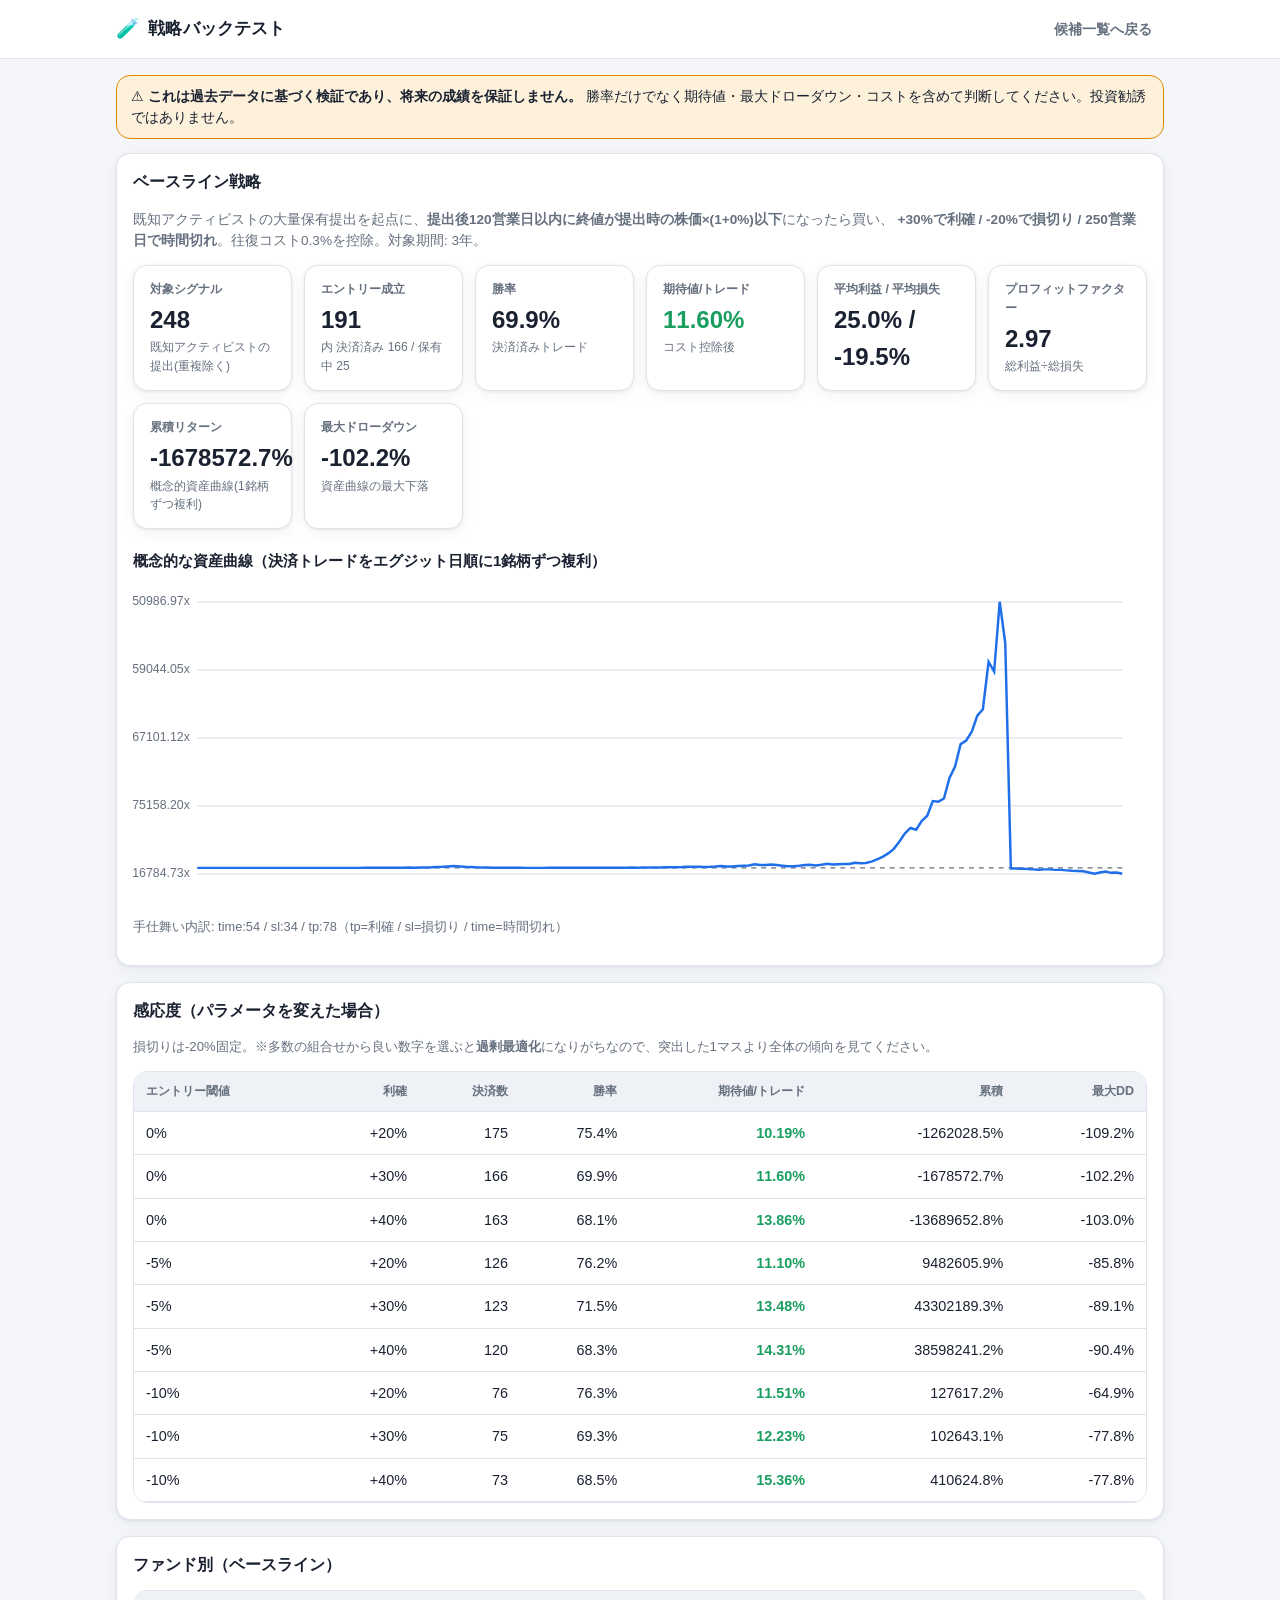
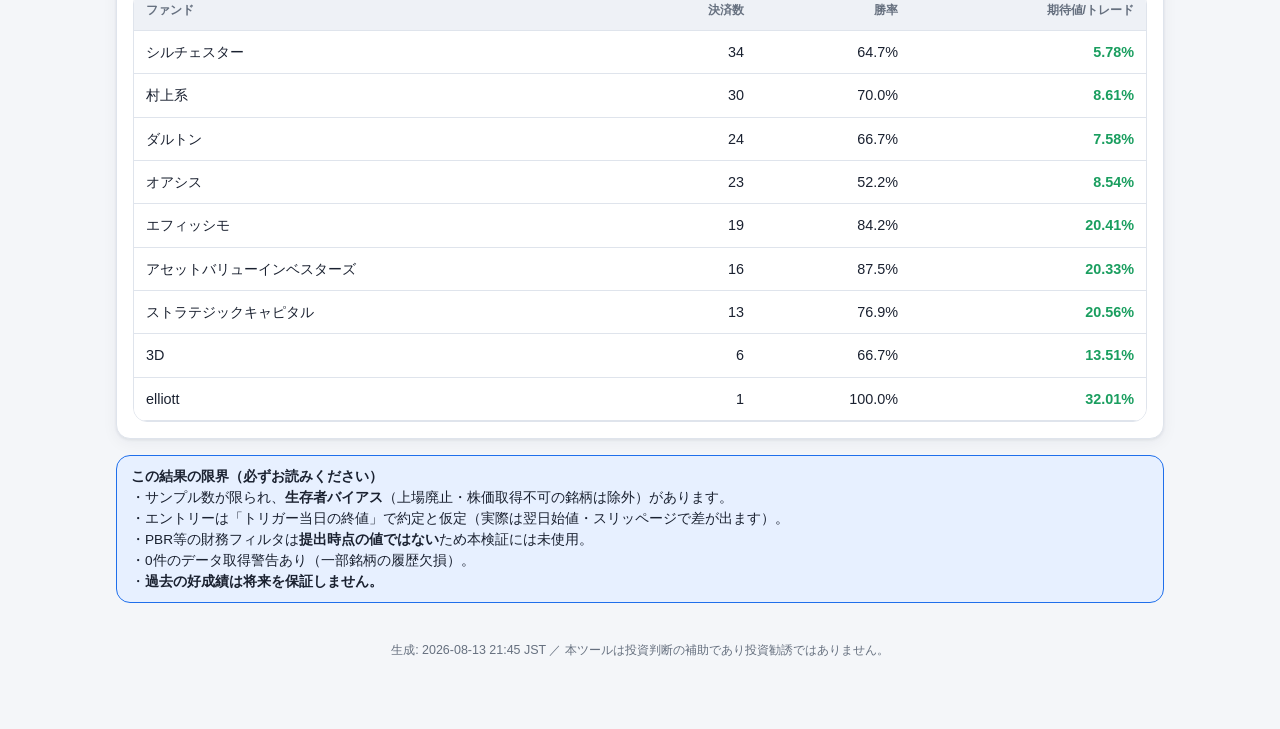
==== docs/backtest.html @ 8e73be5f "chore: backtest report (3y)" ====
<!DOCTYPE html>
<html lang="ja"><head><meta charset="utf-8"/>
<meta name="viewport" content="width=device-width, initial-scale=1"/>
<title>バックテスト | アクティビスト追随スクリーナー</title>
<link rel="stylesheet" href="./css/styles.css"/></head>
<body>
<header class="appbar"><div class="appbar-inner">
  <div class="brand"><span class="logo">🧪</span> 戦略バックテスト</div>
  <nav class="nav"><a href="index.html">候補一覧へ戻る</a></nav>
</div></header>
<main class="wrap">
  <div class="banner sample">⚠ <strong>これは過去データに基づく検証であり、将来の成績を保証しません。</strong>
    勝率だけでなく期待値・最大ドローダウン・コストを含めて判断してください。投資勧誘ではありません。</div>

  <div class="card">
    <h2>ベースライン戦略</h2>
    <p class="muted" style="font-size:.85rem">
      既知アクティビストの大量保有提出を起点に、<strong>提出後120営業日以内に終値が提出時の株価×(1+0%)以下</strong>になったら買い、
      <strong>+30%で利確 / -20%で損切り / 250営業日で時間切れ</strong>。往復コスト0.3%を控除。対象期間: 3年。
    </p>
    <section class="tiles"><div class="tile"><div class="k">対象シグナル</div><div class="v">248</div><div class="sub">既知アクティビストの提出(重複除く)</div></div><div class="tile"><div class="k">エントリー成立</div><div class="v">191</div><div class="sub">内 決済済み 166 / 保有中 25</div></div><div class="tile"><div class="k">勝率</div><div class="v">69.9%</div><div class="sub">決済済みトレード</div></div><div class="tile"><div class="k">期待値/トレード</div><div class="v"><span class="pl-pos">11.60%</span></div><div class="sub">コスト控除後</div></div><div class="tile"><div class="k">平均利益 / 平均損失</div><div class="v">25.0% / -19.5%</div><div class="sub"></div></div><div class="tile"><div class="k">プロフィットファクター</div><div class="v">2.97</div><div class="sub">総利益÷総損失</div></div><div class="tile"><div class="k">累積リターン</div><div class="v">-1678572.7%</div><div class="sub">概念的資産曲線(1銘柄ずつ複利)</div></div><div class="tile"><div class="k">最大ドローダウン</div><div class="v">-102.2%</div><div class="sub">資産曲線の最大下落</div></div></section>
    <div class="section-title">概念的な資産曲線（決済トレードをエグジット日順に1銘柄ずつ複利）</div>
    <div class="chart-scroll"><svg viewBox="0 0 820 260" width="100%"><line x1="52" y1="236.0" x2="800" y2="236.0" stroke="var(--border)"/><text x="46" y="236.0" text-anchor="end" dominant-baseline="middle" font-size="10" fill="var(--text-muted)">-16784.73x</text><line x1="52" y1="181.0" x2="800" y2="181.0" stroke="var(--border)"/><text x="46" y="181.0" text-anchor="end" dominant-baseline="middle" font-size="10" fill="var(--text-muted)">175158.20x</text><line x1="52" y1="126.0" x2="800" y2="126.0" stroke="var(--border)"/><text x="46" y="126.0" text-anchor="end" dominant-baseline="middle" font-size="10" fill="var(--text-muted)">367101.12x</text><line x1="52" y1="71.0" x2="800" y2="71.0" stroke="var(--border)"/><text x="46" y="71.0" text-anchor="end" dominant-baseline="middle" font-size="10" fill="var(--text-muted)">559044.05x</text><line x1="52" y1="16.0" x2="800" y2="16.0" stroke="var(--border)"/><text x="46" y="16.0" text-anchor="end" dominant-baseline="middle" font-size="10" fill="var(--text-muted)">750986.97x</text><line x1="52" y1="231.2" x2="800" y2="231.2" stroke="var(--text-muted)" stroke-dasharray="4 4"/><polyline points="52.0,231.2 56.5,231.2 61.0,231.2 65.5,231.2 70.0,231.2 74.5,231.2 79.0,231.2 83.5,231.2 88.0,231.2 92.6,231.2 97.1,231.2 101.6,231.2 106.1,231.2 110.6,231.2 115.1,231.2 119.6,231.2 124.1,231.2 128.6,231.2 133.1,231.2 137.6,231.2 142.1,231.2 146.6,231.2 151.1,231.2 155.6,231.2 160.1,231.2 164.7,231.2 169.2,231.2 173.7,231.2 178.2,231.2 182.7,231.2 187.2,231.1 191.7,231.1 196.2,231.1 200.7,231.1 205.2,231.0 209.7,231.1 214.2,231.0 218.7,231.0 223.2,230.9 227.7,231.0 232.2,230.9 236.7,230.8 241.3,230.7 245.8,230.5 250.3,230.3 254.8,230.0 259.3,229.7 263.8,230.0 268.3,230.3 272.8,230.5 277.3,230.7 281.8,230.8 286.3,230.9 290.8,231.0 295.3,231.0 299.8,231.1 304.3,231.1 308.8,231.1 313.3,231.1 317.9,231.2 322.4,231.2 326.9,231.2 331.4,231.2 335.9,231.1 340.4,231.1 344.9,231.1 349.4,231.1 353.9,231.1 358.4,231.1 362.9,231.1 367.4,231.1 371.9,231.1 376.4,231.1 380.9,231.1 385.4,231.0 390.0,231.0 394.5,231.0 399.0,231.0 403.5,230.9 408.0,231.0 412.5,230.9 417.0,230.9 421.5,230.9 426.0,230.8 430.5,230.6 435.0,230.7 439.5,230.6 444.0,230.5 448.5,230.2 453.0,230.2 457.5,230.3 462.0,230.4 466.6,230.3 471.1,230.1 475.6,229.7 480.1,230.0 484.6,230.0 489.1,229.6 493.6,229.4 498.1,229.2 502.6,228.2 507.1,228.8 511.6,228.9 516.1,228.5 520.6,228.9 525.1,229.4 529.6,229.8 534.1,229.8 538.7,229.4 543.2,228.9 547.7,228.7 552.2,229.2 556.7,228.6 561.2,227.8 565.7,228.5 570.2,228.3 574.7,228.1 579.2,228.1 583.7,227.1 588.2,227.5 592.7,227.3 597.2,226.1 601.7,224.4 606.2,222.3 610.7,219.5 615.3,215.8 619.8,209.8 624.3,203.3 628.8,198.9 633.3,200.3 637.8,193.3 642.3,189.0 646.8,177.1 651.3,177.6 655.8,175.1 660.3,158.4 664.8,149.2 669.3,131.1 673.8,128.2 678.3,121.0 682.8,108.1 687.3,102.9 691.9,64.5 696.4,72.4 700.9,16.0 705.4,49.6 709.9,231.7 714.4,231.7 718.9,231.9 723.4,232.1 727.9,232.4 732.4,232.7 736.9,232.4 741.4,232.4 745.9,232.8 750.4,232.8 754.9,233.2 759.4,233.6 764.0,233.8 768.5,234.0 773.0,234.9 777.5,236.0 782.0,235.0 786.5,234.2 791.0,235.2 795.5,234.9 800.0,236.0" fill="none" stroke="var(--accent)" stroke-width="2"/></svg></div>
    <p class="muted" style="font-size:.8rem">手仕舞い内訳: time:54 / sl:34 / tp:78（tp=利確 / sl=損切り / time=時間切れ）</p>
  </div>

  <div class="card">
    <h2>感応度（パラメータを変えた場合）</h2>
    <p class="muted" style="font-size:.82rem">損切りは-20%固定。※多数の組合せから良い数字を選ぶと<strong>過剰最適化</strong>になりがちなので、突出した1マスより全体の傾向を見てください。</p>
    <div class="table-scroll"><table>
      <thead><tr><th>エントリー閾値</th><th>利確</th><th>決済数</th><th>勝率</th><th>期待値/トレード</th><th>累積</th><th>最大DD</th></tr></thead>
      <tbody><tr><td>0%</td><td>+20%</td><td>175</td><td>75.4%</td><td class="pl-pos">10.19%</td><td>-1262028.5%</td><td>-109.2%</td></tr><tr><td>0%</td><td>+30%</td><td>166</td><td>69.9%</td><td class="pl-pos">11.60%</td><td>-1678572.7%</td><td>-102.2%</td></tr><tr><td>0%</td><td>+40%</td><td>163</td><td>68.1%</td><td class="pl-pos">13.86%</td><td>-13689652.8%</td><td>-103.0%</td></tr><tr><td>-5%</td><td>+20%</td><td>126</td><td>76.2%</td><td class="pl-pos">11.10%</td><td>9482605.9%</td><td>-85.8%</td></tr><tr><td>-5%</td><td>+30%</td><td>123</td><td>71.5%</td><td class="pl-pos">13.48%</td><td>43302189.3%</td><td>-89.1%</td></tr><tr><td>-5%</td><td>+40%</td><td>120</td><td>68.3%</td><td class="pl-pos">14.31%</td><td>38598241.2%</td><td>-90.4%</td></tr><tr><td>-10%</td><td>+20%</td><td>76</td><td>76.3%</td><td class="pl-pos">11.51%</td><td>127617.2%</td><td>-64.9%</td></tr><tr><td>-10%</td><td>+30%</td><td>75</td><td>69.3%</td><td class="pl-pos">12.23%</td><td>102643.1%</td><td>-77.8%</td></tr><tr><td>-10%</td><td>+40%</td><td>73</td><td>68.5%</td><td class="pl-pos">15.36%</td><td>410624.8%</td><td>-77.8%</td></tr></tbody></table></div>
  </div>

  <div class="card">
    <h2>ファンド別（ベースライン）</h2>
    <div class="table-scroll"><table>
      <thead><tr><th class="l">ファンド</th><th>決済数</th><th>勝率</th><th>期待値/トレード</th></tr></thead>
      <tbody><tr><td class="l">シルチェスター</td><td>34</td><td>64.7%</td><td class="pl-pos">5.78%</td></tr><tr><td class="l">村上系</td><td>30</td><td>70.0%</td><td class="pl-pos">8.61%</td></tr><tr><td class="l">ダルトン</td><td>24</td><td>66.7%</td><td class="pl-pos">7.58%</td></tr><tr><td class="l">オアシス</td><td>23</td><td>52.2%</td><td class="pl-pos">8.54%</td></tr><tr><td class="l">エフィッシモ</td><td>19</td><td>84.2%</td><td class="pl-pos">20.41%</td></tr><tr><td class="l">アセットバリューインベスターズ</td><td>16</td><td>87.5%</td><td class="pl-pos">20.33%</td></tr><tr><td class="l">ストラテジックキャピタル</td><td>13</td><td>76.9%</td><td class="pl-pos">20.56%</td></tr><tr><td class="l">3D</td><td>6</td><td>66.7%</td><td class="pl-pos">13.51%</td></tr><tr><td class="l">elliott</td><td>1</td><td>100.0%</td><td class="pl-pos">32.01%</td></tr></tbody></table></div>
  </div>

  <div class="banner info">
    <strong>この結果の限界（必ずお読みください）</strong><br>
    ・サンプル数が限られ、<strong>生存者バイアス</strong>（上場廃止・株価取得不可の銘柄は除外）があります。<br>
    ・エントリーは「トリガー当日の終値」で約定と仮定（実際は翌日始値・スリッページで差が出ます）。<br>
    ・PBR等の財務フィルタは<strong>提出時点の値ではない</strong>ため本検証には未使用。<br>
    ・0件のデータ取得警告あり（一部銘柄の履歴欠損）。<br>
    ・<strong>過去の好成績は将来を保証しません。</strong>
  </div>

  <p class="footer">生成: 2026-08-13 21:45 JST ／ 本ツールは投資判断の補助であり投資勧誘ではありません。</p>
</main></body></html>
---- docs/css/styles.css ----
/* ===== デザイントークン（ライト） ===== */
:root {
  --bg: #f4f6f9;
  --surface: #ffffff;
  --surface-2: #eef1f6;
  --border: #dfe4ec;
  --text: #1a2130;
  --text-muted: #66707f;
  --accent: #1f6feb;
  --accent-weak: #e7f0ff;
  --good: #1a9e5f;
  --good-weak: #e2f5ea;
  --warn: #d98a00;
  --warn-weak: #fdf1dc;
  --bad: #d9463e;
  --bad-weak: #fbe6e5;
  --shadow: 0 1px 3px rgba(20, 30, 50, .08), 0 4px 16px rgba(20, 30, 50, .05);
  --radius: 14px;
  --maxw: 1080px;
}
@media (prefers-color-scheme: dark) {
  :root:not([data-theme="light"]) {
    --bg: #0d1117;
    --surface: #161b22;
    --surface-2: #1c232d;
    --border: #2b333d;
    --text: #e6edf3;
    --text-muted: #8b97a6;
    --accent: #4c8dff;
    --accent-weak: #17263f;
    --good: #3fb984;
    --good-weak: #12271d;
    --warn: #e0a53a;
    --warn-weak: #2a2213;
    --bad: #f0655d;
    --bad-weak: #2a1614;
    --shadow: 0 1px 3px rgba(0, 0, 0, .4), 0 6px 20px rgba(0, 0, 0, .3);
  }
}
:root[data-theme="dark"] {
  --bg: #0d1117;
  --surface: #161b22;
  --surface-2: #1c232d;
  --border: #2b333d;
  --text: #e6edf3;
  --text-muted: #8b97a6;
  --accent: #4c8dff;
  --accent-weak: #17263f;
  --good: #3fb984;
  --good-weak: #12271d;
  --warn: #e0a53a;
  --warn-weak: #2a2213;
  --bad: #f0655d;
  --bad-weak: #2a1614;
  --shadow: 0 1px 3px rgba(0, 0, 0, .4), 0 6px 20px rgba(0, 0, 0, .3);
}

* { box-sizing: border-box; }
html, body { margin: 0; padding: 0; }
body {
  background: var(--bg);
  color: var(--text);
  font-family: -apple-system, BlinkMacSystemFont, "Hiragino Sans", "Noto Sans JP", "Segoe UI", Roboto, sans-serif;
  line-height: 1.55;
  -webkit-text-size-adjust: 100%;
}
a { color: var(--accent); text-decoration: none; }
a:hover { text-decoration: underline; }

/* ===== ヘッダ ===== */
.appbar {
  position: sticky; top: 0; z-index: 20;
  background: var(--surface);
  border-bottom: 1px solid var(--border);
  backdrop-filter: saturate(1.4) blur(6px);
}
.appbar-inner {
  max-width: var(--maxw); margin: 0 auto; padding: 12px 16px;
  display: flex; align-items: center; gap: 12px; flex-wrap: wrap;
}
.brand { font-weight: 800; font-size: 1.05rem; letter-spacing: .01em; display: flex; align-items: center; gap: 8px; }
.brand .logo { font-size: 1.2rem; }
.nav { display: flex; gap: 4px; margin-left: auto; flex-wrap: wrap; }
.nav a {
  padding: 6px 12px; border-radius: 999px; color: var(--text-muted);
  font-size: .9rem; font-weight: 600;
}
.nav a.active { background: var(--accent-weak); color: var(--accent); }
.nav a:hover { text-decoration: none; background: var(--surface-2); }

.wrap { max-width: var(--maxw); margin: 0 auto; padding: 16px; }

/* ===== 概況タイル ===== */
.tiles { display: grid; grid-template-columns: repeat(auto-fit, minmax(150px, 1fr)); gap: 12px; margin-bottom: 16px; }
.tile { background: var(--surface); border: 1px solid var(--border); border-radius: var(--radius); padding: 14px 16px; box-shadow: var(--shadow); }
.tile .k { color: var(--text-muted); font-size: .78rem; font-weight: 600; }
.tile .v { font-size: 1.5rem; font-weight: 800; margin-top: 2px; }
.tile .sub { color: var(--text-muted); font-size: .75rem; }

/* ===== バナー ===== */
.banner { border-radius: var(--radius); padding: 10px 14px; font-size: .85rem; margin-bottom: 14px; border: 1px solid var(--border); }
.banner.sample { background: var(--warn-weak); border-color: var(--warn); color: var(--text); }
.banner.info { background: var(--accent-weak); border-color: var(--accent); }

/* ===== カード ===== */
.card { background: var(--surface); border: 1px solid var(--border); border-radius: var(--radius); box-shadow: var(--shadow); padding: 16px; margin-bottom: 16px; }
.card h2 { margin: 0 0 12px; font-size: 1rem; }
.section-title { font-size: .95rem; font-weight: 700; margin: 20px 0 10px; color: var(--text); }

/* ===== フィルタバー ===== */
.filters { display: flex; flex-wrap: wrap; gap: 10px 14px; align-items: center; margin-bottom: 12px; }
.filters label { font-size: .85rem; color: var(--text-muted); display: inline-flex; align-items: center; gap: 6px; }
.filters input[type="range"] { vertical-align: middle; }
.filters select, .filters input[type="number"], .field input, .field select {
  background: var(--surface); color: var(--text); border: 1px solid var(--border);
  border-radius: 8px; padding: 6px 8px; font-size: .9rem;
}

/* ===== テーブル ===== */
.table-scroll { overflow-x: auto; border-radius: var(--radius); border: 1px solid var(--border); }
table { width: 100%; border-collapse: collapse; background: var(--surface); font-size: .9rem; }
th, td { padding: 10px 12px; text-align: right; white-space: nowrap; border-bottom: 1px solid var(--border); }
th:first-child, td:first-child, th.l, td.l { text-align: left; }
thead th { background: var(--surface-2); color: var(--text-muted); font-size: .78rem; font-weight: 700; position: sticky; top: 0; cursor: pointer; user-select: none; }
tbody tr { cursor: pointer; }
tbody tr:hover { background: var(--surface-2); }
td.name { font-weight: 600; }
.muted { color: var(--text-muted); }

/* ===== バッジ ===== */
.badge { display: inline-block; padding: 2px 8px; border-radius: 999px; font-size: .72rem; font-weight: 700; }
.score-badge { min-width: 34px; text-align: center; color: #fff; }
.chip { display: inline-block; padding: 2px 8px; border-radius: 6px; font-size: .72rem; font-weight: 700; background: var(--surface-2); color: var(--text-muted); }
.chip.known { background: var(--accent-weak); color: var(--accent); }
.chip.new { background: var(--good-weak); color: var(--good); }
.chip.changed { background: var(--warn-weak); color: var(--warn); }
.chip.exit { background: var(--bad-weak); color: var(--bad); }
.chip.ok { background: var(--good-weak); color: var(--good); }
.chip.ng { background: var(--surface-2); color: var(--text-muted); }

/* ===== 詳細ページ ===== */
.detail-head { display: flex; align-items: baseline; gap: 12px; flex-wrap: wrap; margin-bottom: 4px; }
.detail-head .code { color: var(--text-muted); font-weight: 700; }
.detail-head h1 { font-size: 1.4rem; margin: 0; }
.metrics { display: grid; grid-template-columns: repeat(auto-fit, minmax(140px, 1fr)); gap: 12px; }
.metric { background: var(--surface-2); border-radius: 10px; padding: 12px; }
.metric .k { font-size: .75rem; color: var(--text-muted); font-weight: 600; }
.metric .v { font-size: 1.25rem; font-weight: 800; }
.reasons { list-style: none; padding: 0; margin: 0; }
.reasons li { padding: 8px 12px; background: var(--good-weak); border-left: 3px solid var(--good); border-radius: 6px; margin-bottom: 6px; font-size: .9rem; }
.kv { display: grid; grid-template-columns: max-content 1fr; gap: 6px 16px; font-size: .9rem; }
.kv dt { color: var(--text-muted); }
.kv dd { margin: 0; font-weight: 600; }

/* ===== ボタン・フォーム ===== */
.btn { display: inline-flex; align-items: center; gap: 6px; background: var(--accent); color: #fff; border: none; border-radius: 8px; padding: 8px 14px; font-weight: 700; font-size: .9rem; cursor: pointer; }
.btn:hover { filter: brightness(1.05); text-decoration: none; }
.btn.secondary { background: var(--surface-2); color: var(--text); border: 1px solid var(--border); }
.btn.small { padding: 4px 10px; font-size: .8rem; }
.field { display: flex; flex-direction: column; gap: 4px; }
.field label { font-size: .78rem; color: var(--text-muted); font-weight: 600; }
.form-grid { display: grid; grid-template-columns: repeat(auto-fit, minmax(120px, 1fr)); gap: 12px; align-items: end; }

.star { cursor: pointer; color: var(--text-muted); font-size: 1.1rem; }
.star.on { color: var(--warn); }

.empty { text-align: center; color: var(--text-muted); padding: 40px 16px; }
.footer { text-align: center; color: var(--text-muted); font-size: .78rem; padding: 24px 16px 40px; }
.pl-pos { color: var(--good); font-weight: 700; }
.pl-neg { color: var(--bad); font-weight: 700; }

canvas { max-width: 100%; }

/* ===== 価格チャート周り ===== */
.filing-summary { display: grid; grid-template-columns: repeat(auto-fit, minmax(120px, 1fr)); gap: 10px; margin-bottom: 8px; }
.fs-item { background: var(--surface-2); border-radius: 10px; padding: 10px 12px; }
.fs-item .k { font-size: .72rem; color: var(--text-muted); font-weight: 600; }
.fs-item .v { font-size: 1.15rem; font-weight: 800; }
.chart-scroll { width: 100%; overflow-x: auto; }
.chart-scroll svg { min-width: 520px; display: block; }
.legend { display: flex; flex-wrap: wrap; gap: 14px; margin-top: 10px; font-size: .78rem; color: var(--text-muted); }
.legend .lg { display: inline-flex; align-items: center; gap: 6px; }
.legend .sw { width: 16px; height: 3px; border-radius: 2px; display: inline-block; }
.legend .sw.dash { background-image: repeating-linear-gradient(90deg, currentColor 0 4px, transparent 4px 7px); }

/* ===== サブスコア横棒 ===== */
.bars { display: flex; flex-direction: column; gap: 6px; }
.bar-row { display: grid; grid-template-columns: 92px 1fr 28px; align-items: center; gap: 8px; font-size: .82rem; }
.bar-row .bl { color: var(--text-muted); }
.bar-row .bt { background: var(--surface-2); border-radius: 6px; height: 10px; overflow: hidden; }
.bar-row .bf { display: block; height: 100%; background: var(--accent); border-radius: 6px; }
.bar-row .bv { text-align: right; font-weight: 700; color: var(--text-muted); }

@media (max-width: 640px) {
  .nav a { padding: 6px 10px; font-size: .82rem; }
  .brand { font-size: .95rem; }
}
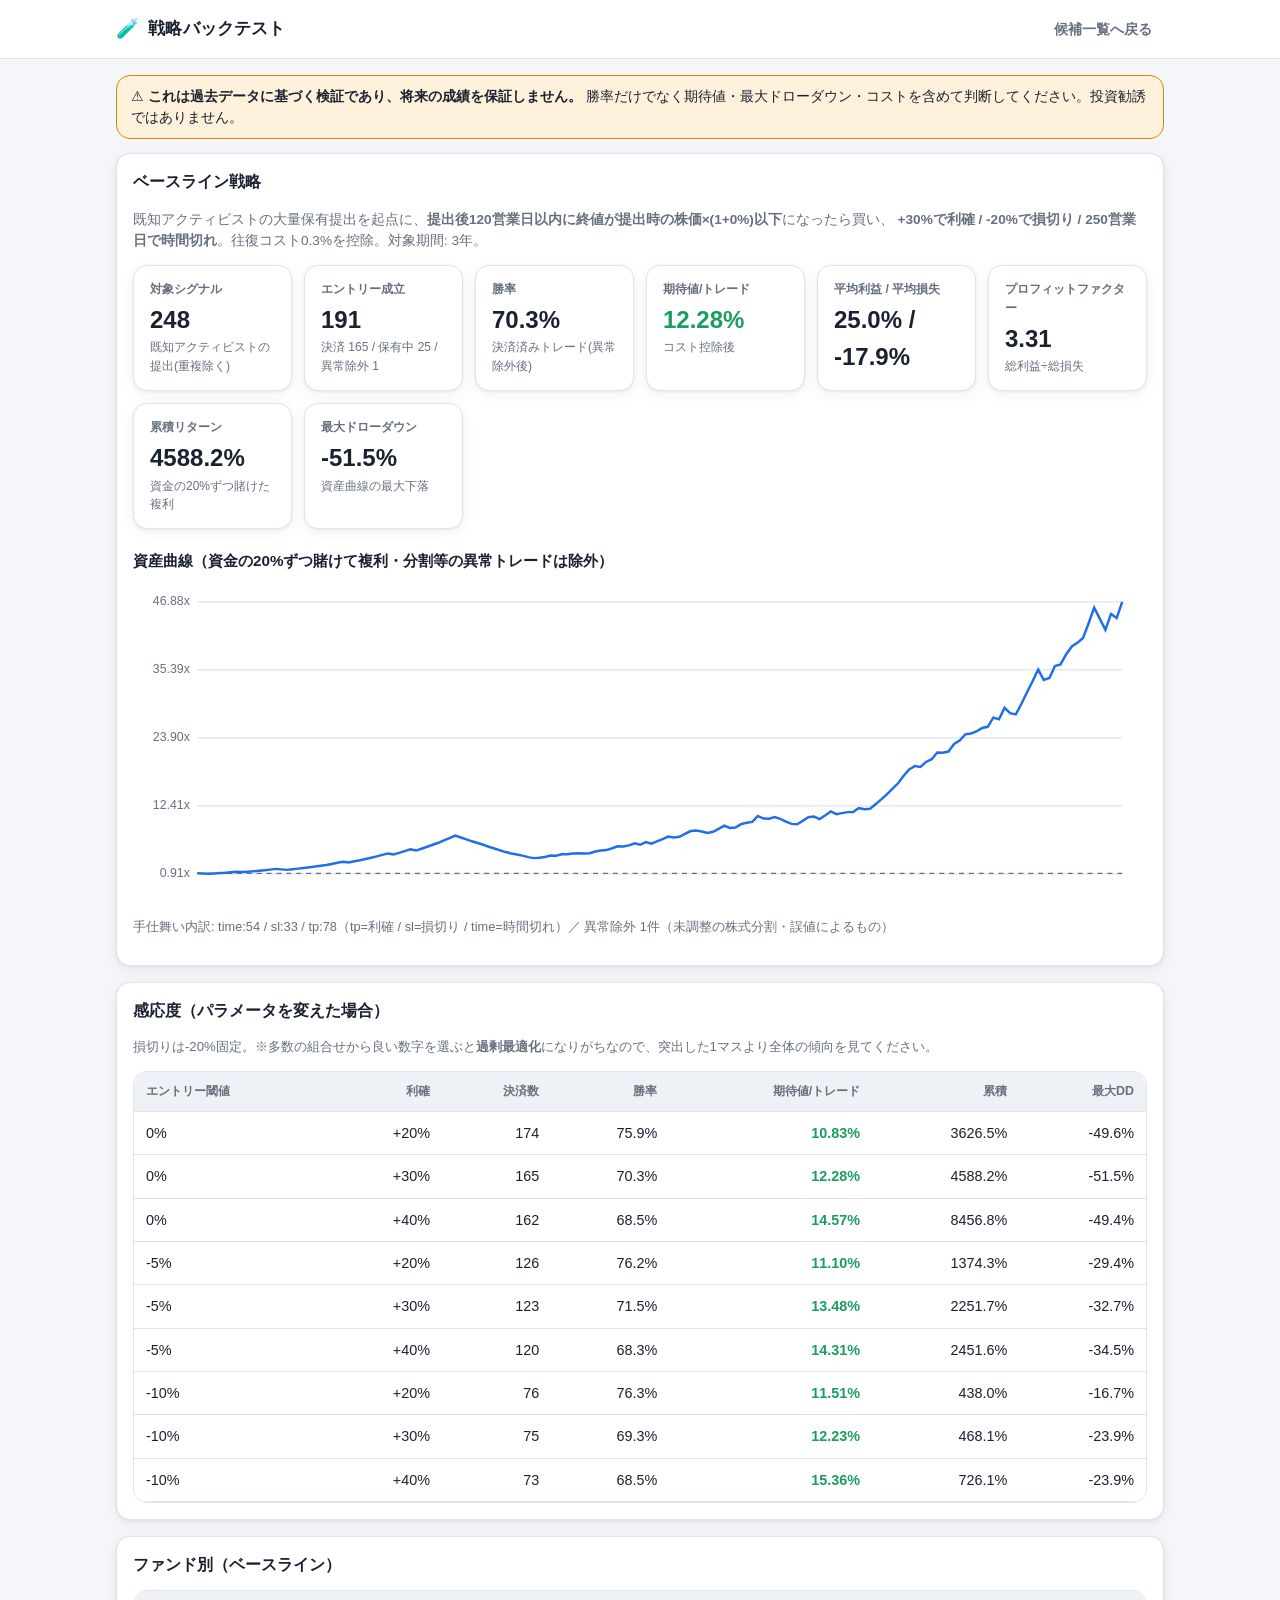
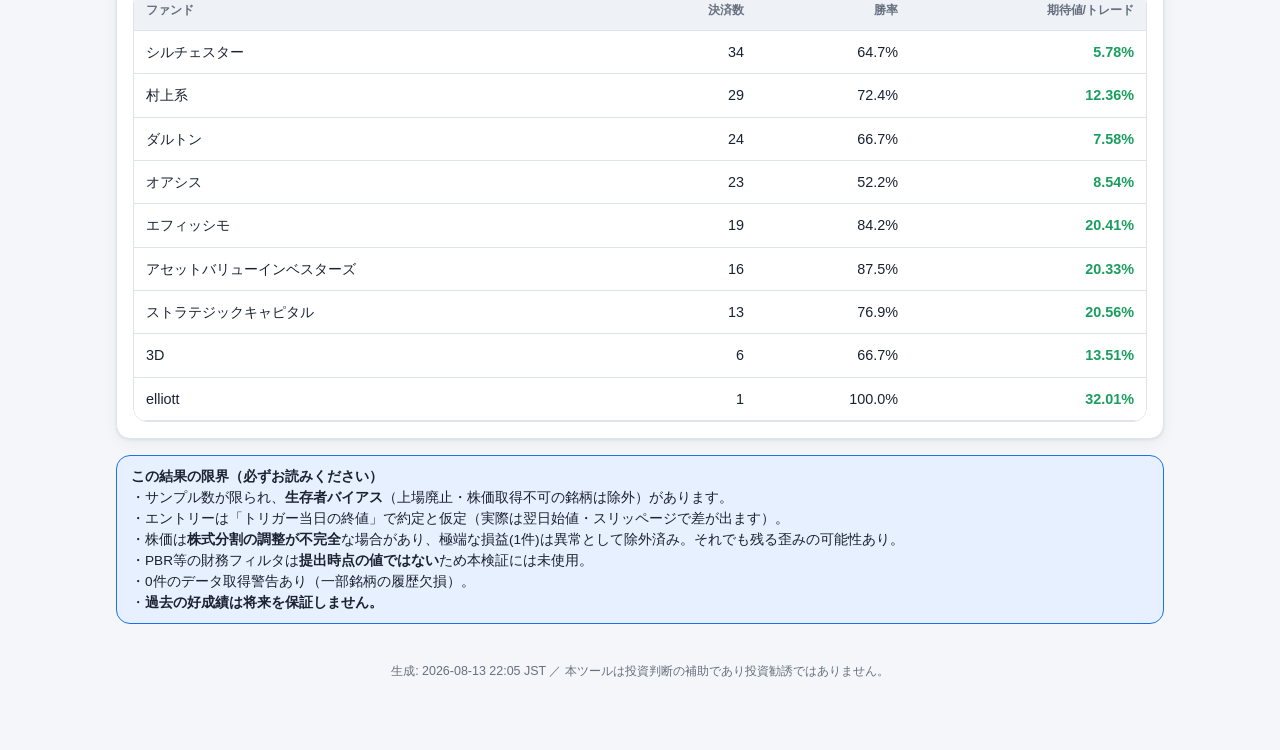
==== commit b9643754: "chore: backtest report (3y)" ====
--- a/docs/backtest.html
+++ b/docs/backtest.html
@@ -18,10 +18,10 @@
       既知アクティビストの大量保有提出を起点に、<strong>提出後120営業日以内に終値が提出時の株価×(1+0%)以下</strong>になったら買い、
       <strong>+30%で利確 / -20%で損切り / 250営業日で時間切れ</strong>。往復コスト0.3%を控除。対象期間: 3年。
     </p>
-    <section class="tiles"><div class="tile"><div class="k">対象シグナル</div><div class="v">248</div><div class="sub">既知アクティビストの提出(重複除く)</div></div><div class="tile"><div class="k">エントリー成立</div><div class="v">191</div><div class="sub">内 決済済み 166 / 保有中 25</div></div><div class="tile"><div class="k">勝率</div><div class="v">69.9%</div><div class="sub">決済済みトレード</div></div><div class="tile"><div class="k">期待値/トレード</div><div class="v"><span class="pl-pos">11.60%</span></div><div class="sub">コスト控除後</div></div><div class="tile"><div class="k">平均利益 / 平均損失</div><div class="v">25.0% / -19.5%</div><div class="sub"></div></div><div class="tile"><div class="k">プロフィットファクター</div><div class="v">2.97</div><div class="sub">総利益÷総損失</div></div><div class="tile"><div class="k">累積リターン</div><div class="v">-1678572.7%</div><div class="sub">概念的資産曲線(1銘柄ずつ複利)</div></div><div class="tile"><div class="k">最大ドローダウン</div><div class="v">-102.2%</div><div class="sub">資産曲線の最大下落</div></div></section>
-    <div class="section-title">概念的な資産曲線（決済トレードをエグジット日順に1銘柄ずつ複利）</div>
-    <div class="chart-scroll"><svg viewBox="0 0 820 260" width="100%"><line x1="52" y1="236.0" x2="800" y2="236.0" stroke="var(--border)"/><text x="46" y="236.0" text-anchor="end" dominant-baseline="middle" font-size="10" fill="var(--text-muted)">-16784.73x</text><line x1="52" y1="181.0" x2="800" y2="181.0" stroke="var(--border)"/><text x="46" y="181.0" text-anchor="end" dominant-baseline="middle" font-size="10" fill="var(--text-muted)">175158.20x</text><line x1="52" y1="126.0" x2="800" y2="126.0" stroke="var(--border)"/><text x="46" y="126.0" text-anchor="end" dominant-baseline="middle" font-size="10" fill="var(--text-muted)">367101.12x</text><line x1="52" y1="71.0" x2="800" y2="71.0" stroke="var(--border)"/><text x="46" y="71.0" text-anchor="end" dominant-baseline="middle" font-size="10" fill="var(--text-muted)">559044.05x</text><line x1="52" y1="16.0" x2="800" y2="16.0" stroke="var(--border)"/><text x="46" y="16.0" text-anchor="end" dominant-baseline="middle" font-size="10" fill="var(--text-muted)">750986.97x</text><line x1="52" y1="231.2" x2="800" y2="231.2" stroke="var(--text-muted)" stroke-dasharray="4 4"/><polyline points="52.0,231.2 56.5,231.2 61.0,231.2 65.5,231.2 70.0,231.2 74.5,231.2 79.0,231.2 83.5,231.2 88.0,231.2 92.6,231.2 97.1,231.2 101.6,231.2 106.1,231.2 110.6,231.2 115.1,231.2 119.6,231.2 124.1,231.2 128.6,231.2 133.1,231.2 137.6,231.2 142.1,231.2 146.6,231.2 151.1,231.2 155.6,231.2 160.1,231.2 164.7,231.2 169.2,231.2 173.7,231.2 178.2,231.2 182.7,231.2 187.2,231.1 191.7,231.1 196.2,231.1 200.7,231.1 205.2,231.0 209.7,231.1 214.2,231.0 218.7,231.0 223.2,230.9 227.7,231.0 232.2,230.9 236.7,230.8 241.3,230.7 245.8,230.5 250.3,230.3 254.8,230.0 259.3,229.7 263.8,230.0 268.3,230.3 272.8,230.5 277.3,230.7 281.8,230.8 286.3,230.9 290.8,231.0 295.3,231.0 299.8,231.1 304.3,231.1 308.8,231.1 313.3,231.1 317.9,231.2 322.4,231.2 326.9,231.2 331.4,231.2 335.9,231.1 340.4,231.1 344.9,231.1 349.4,231.1 353.9,231.1 358.4,231.1 362.9,231.1 367.4,231.1 371.9,231.1 376.4,231.1 380.9,231.1 385.4,231.0 390.0,231.0 394.5,231.0 399.0,231.0 403.5,230.9 408.0,231.0 412.5,230.9 417.0,230.9 421.5,230.9 426.0,230.8 430.5,230.6 435.0,230.7 439.5,230.6 444.0,230.5 448.5,230.2 453.0,230.2 457.5,230.3 462.0,230.4 466.6,230.3 471.1,230.1 475.6,229.7 480.1,230.0 484.6,230.0 489.1,229.6 493.6,229.4 498.1,229.2 502.6,228.2 507.1,228.8 511.6,228.9 516.1,228.5 520.6,228.9 525.1,229.4 529.6,229.8 534.1,229.8 538.7,229.4 543.2,228.9 547.7,228.7 552.2,229.2 556.7,228.6 561.2,227.8 565.7,228.5 570.2,228.3 574.7,228.1 579.2,228.1 583.7,227.1 588.2,227.5 592.7,227.3 597.2,226.1 601.7,224.4 606.2,222.3 610.7,219.5 615.3,215.8 619.8,209.8 624.3,203.3 628.8,198.9 633.3,200.3 637.8,193.3 642.3,189.0 646.8,177.1 651.3,177.6 655.8,175.1 660.3,158.4 664.8,149.2 669.3,131.1 673.8,128.2 678.3,121.0 682.8,108.1 687.3,102.9 691.9,64.5 696.4,72.4 700.9,16.0 705.4,49.6 709.9,231.7 714.4,231.7 718.9,231.9 723.4,232.1 727.9,232.4 732.4,232.7 736.9,232.4 741.4,232.4 745.9,232.8 750.4,232.8 754.9,233.2 759.4,233.6 764.0,233.8 768.5,234.0 773.0,234.9 777.5,236.0 782.0,235.0 786.5,234.2 791.0,235.2 795.5,234.9 800.0,236.0" fill="none" stroke="var(--accent)" stroke-width="2"/></svg></div>
-    <p class="muted" style="font-size:.8rem">手仕舞い内訳: time:54 / sl:34 / tp:78（tp=利確 / sl=損切り / time=時間切れ）</p>
+    <section class="tiles"><div class="tile"><div class="k">対象シグナル</div><div class="v">248</div><div class="sub">既知アクティビストの提出(重複除く)</div></div><div class="tile"><div class="k">エントリー成立</div><div class="v">191</div><div class="sub">決済 165 / 保有中 25 / 異常除外 1</div></div><div class="tile"><div class="k">勝率</div><div class="v">70.3%</div><div class="sub">決済済みトレード(異常除外後)</div></div><div class="tile"><div class="k">期待値/トレード</div><div class="v"><span class="pl-pos">12.28%</span></div><div class="sub">コスト控除後</div></div><div class="tile"><div class="k">平均利益 / 平均損失</div><div class="v">25.0% / -17.9%</div><div class="sub"></div></div><div class="tile"><div class="k">プロフィットファクター</div><div class="v">3.31</div><div class="sub">総利益÷総損失</div></div><div class="tile"><div class="k">累積リターン</div><div class="v">4588.2%</div><div class="sub">資金の20%ずつ賭けた複利</div></div><div class="tile"><div class="k">最大ドローダウン</div><div class="v">-51.5%</div><div class="sub">資産曲線の最大下落</div></div></section>
+    <div class="section-title">資産曲線（資金の20%ずつ賭けて複利・分割等の異常トレードは除外）</div>
+    <div class="chart-scroll"><svg viewBox="0 0 820 260" width="100%"><line x1="52" y1="236.0" x2="800" y2="236.0" stroke="var(--border)"/><text x="46" y="236.0" text-anchor="end" dominant-baseline="middle" font-size="10" fill="var(--text-muted)">0.91x</text><line x1="52" y1="181.0" x2="800" y2="181.0" stroke="var(--border)"/><text x="46" y="181.0" text-anchor="end" dominant-baseline="middle" font-size="10" fill="var(--text-muted)">12.41x</text><line x1="52" y1="126.0" x2="800" y2="126.0" stroke="var(--border)"/><text x="46" y="126.0" text-anchor="end" dominant-baseline="middle" font-size="10" fill="var(--text-muted)">23.90x</text><line x1="52" y1="71.0" x2="800" y2="71.0" stroke="var(--border)"/><text x="46" y="71.0" text-anchor="end" dominant-baseline="middle" font-size="10" fill="var(--text-muted)">35.39x</text><line x1="52" y1="16.0" x2="800" y2="16.0" stroke="var(--border)"/><text x="46" y="16.0" text-anchor="end" dominant-baseline="middle" font-size="10" fill="var(--text-muted)">46.88x</text><line x1="52" y1="235.6" x2="800" y2="235.6" stroke="var(--text-muted)" stroke-dasharray="4 4"/><polyline points="52.0,235.6 56.5,235.8 61.1,236.0 65.6,235.7 70.1,235.4 74.7,235.1 79.2,234.7 83.7,234.4 88.3,234.6 92.8,234.3 97.3,233.9 101.9,233.5 106.4,233.1 110.9,232.6 115.5,232.0 120.0,232.4 124.5,232.8 129.1,232.3 133.6,231.8 138.1,231.3 142.7,230.7 147.2,230.1 151.7,229.4 156.3,228.8 160.8,228.0 165.3,227.1 169.9,226.3 174.4,226.9 178.9,225.9 183.5,225.0 188.0,224.0 192.5,223.0 197.1,221.9 201.6,220.7 206.1,219.5 210.7,220.3 215.2,219.1 219.7,217.6 224.3,216.2 228.8,217.2 233.3,215.7 237.9,214.1 242.4,212.5 246.9,210.9 251.5,209.0 256.0,207.2 260.5,205.1 265.1,206.6 269.6,208.2 274.1,209.7 278.7,211.1 283.2,212.5 287.7,214.1 292.3,215.5 296.8,217.0 301.3,218.4 305.9,219.5 310.4,220.4 314.9,221.3 319.5,222.5 324.0,223.3 328.5,223.0 333.1,222.4 337.6,221.2 342.1,221.3 346.7,220.2 351.2,220.1 355.7,219.5 360.3,219.3 364.8,219.6 369.3,219.3 373.9,218.0 378.4,217.1 382.9,216.8 387.5,215.3 392.0,213.7 396.5,213.9 401.1,213.0 405.6,211.3 410.1,212.5 414.7,210.3 419.2,211.6 423.7,209.8 428.3,207.9 432.8,205.9 437.3,206.6 441.9,206.0 446.4,203.7 450.9,201.4 455.5,201.0 460.0,201.8 464.5,203.0 469.1,202.0 473.6,199.7 478.1,197.1 482.7,198.9 487.2,198.6 491.7,195.8 496.3,194.7 500.8,194.0 505.3,189.2 509.9,191.3 514.4,191.5 518.9,190.1 523.5,191.5 528.0,193.7 532.5,195.6 537.1,195.9 541.6,193.2 546.1,190.3 550.7,189.7 555.2,191.7 559.7,188.8 564.3,185.6 568.8,187.8 573.3,186.9 577.9,186.1 582.4,186.1 586.9,182.8 591.5,183.8 596.0,183.4 600.5,179.7 605.1,175.8 609.6,171.7 614.1,167.3 618.7,162.8 623.2,156.7 627.7,151.6 632.3,148.8 636.8,149.6 641.3,145.5 645.9,143.3 650.4,137.9 654.9,138.1 659.5,137.1 664.0,131.0 668.5,128.2 673.1,123.2 677.6,122.6 682.1,120.9 686.7,118.1 691.2,117.1 695.7,109.7 700.3,111.0 704.8,101.8 709.3,106.1 713.9,107.1 718.4,98.7 722.9,89.4 727.5,80.3 732.0,70.7 736.5,79.2 741.1,77.6 745.6,67.9 750.1,66.6 754.7,58.4 759.2,52.1 763.7,49.2 768.3,45.3 772.8,33.4 777.3,20.8 781.9,29.8 786.4,38.7 790.9,25.8 795.5,29.1 800.0,16.0" fill="none" stroke="var(--accent)" stroke-width="2"/></svg></div>
+    <p class="muted" style="font-size:.8rem">手仕舞い内訳: time:54 / sl:33 / tp:78（tp=利確 / sl=損切り / time=時間切れ）／ 異常除外 1件（未調整の株式分割・誤値によるもの）</p>
   </div>
 
   <div class="card">
@@ -29,24 +29,25 @@
     <p class="muted" style="font-size:.82rem">損切りは-20%固定。※多数の組合せから良い数字を選ぶと<strong>過剰最適化</strong>になりがちなので、突出した1マスより全体の傾向を見てください。</p>
     <div class="table-scroll"><table>
       <thead><tr><th>エントリー閾値</th><th>利確</th><th>決済数</th><th>勝率</th><th>期待値/トレード</th><th>累積</th><th>最大DD</th></tr></thead>
-      <tbody><tr><td>0%</td><td>+20%</td><td>175</td><td>75.4%</td><td class="pl-pos">10.19%</td><td>-1262028.5%</td><td>-109.2%</td></tr><tr><td>0%</td><td>+30%</td><td>166</td><td>69.9%</td><td class="pl-pos">11.60%</td><td>-1678572.7%</td><td>-102.2%</td></tr><tr><td>0%</td><td>+40%</td><td>163</td><td>68.1%</td><td class="pl-pos">13.86%</td><td>-13689652.8%</td><td>-103.0%</td></tr><tr><td>-5%</td><td>+20%</td><td>126</td><td>76.2%</td><td class="pl-pos">11.10%</td><td>9482605.9%</td><td>-85.8%</td></tr><tr><td>-5%</td><td>+30%</td><td>123</td><td>71.5%</td><td class="pl-pos">13.48%</td><td>43302189.3%</td><td>-89.1%</td></tr><tr><td>-5%</td><td>+40%</td><td>120</td><td>68.3%</td><td class="pl-pos">14.31%</td><td>38598241.2%</td><td>-90.4%</td></tr><tr><td>-10%</td><td>+20%</td><td>76</td><td>76.3%</td><td class="pl-pos">11.51%</td><td>127617.2%</td><td>-64.9%</td></tr><tr><td>-10%</td><td>+30%</td><td>75</td><td>69.3%</td><td class="pl-pos">12.23%</td><td>102643.1%</td><td>-77.8%</td></tr><tr><td>-10%</td><td>+40%</td><td>73</td><td>68.5%</td><td class="pl-pos">15.36%</td><td>410624.8%</td><td>-77.8%</td></tr></tbody></table></div>
+      <tbody><tr><td>0%</td><td>+20%</td><td>174</td><td>75.9%</td><td class="pl-pos">10.83%</td><td>3626.5%</td><td>-49.6%</td></tr><tr><td>0%</td><td>+30%</td><td>165</td><td>70.3%</td><td class="pl-pos">12.28%</td><td>4588.2%</td><td>-51.5%</td></tr><tr><td>0%</td><td>+40%</td><td>162</td><td>68.5%</td><td class="pl-pos">14.57%</td><td>8456.8%</td><td>-49.4%</td></tr><tr><td>-5%</td><td>+20%</td><td>126</td><td>76.2%</td><td class="pl-pos">11.10%</td><td>1374.3%</td><td>-29.4%</td></tr><tr><td>-5%</td><td>+30%</td><td>123</td><td>71.5%</td><td class="pl-pos">13.48%</td><td>2251.7%</td><td>-32.7%</td></tr><tr><td>-5%</td><td>+40%</td><td>120</td><td>68.3%</td><td class="pl-pos">14.31%</td><td>2451.6%</td><td>-34.5%</td></tr><tr><td>-10%</td><td>+20%</td><td>76</td><td>76.3%</td><td class="pl-pos">11.51%</td><td>438.0%</td><td>-16.7%</td></tr><tr><td>-10%</td><td>+30%</td><td>75</td><td>69.3%</td><td class="pl-pos">12.23%</td><td>468.1%</td><td>-23.9%</td></tr><tr><td>-10%</td><td>+40%</td><td>73</td><td>68.5%</td><td class="pl-pos">15.36%</td><td>726.1%</td><td>-23.9%</td></tr></tbody></table></div>
   </div>
 
   <div class="card">
     <h2>ファンド別（ベースライン）</h2>
     <div class="table-scroll"><table>
       <thead><tr><th class="l">ファンド</th><th>決済数</th><th>勝率</th><th>期待値/トレード</th></tr></thead>
-      <tbody><tr><td class="l">シルチェスター</td><td>34</td><td>64.7%</td><td class="pl-pos">5.78%</td></tr><tr><td class="l">村上系</td><td>30</td><td>70.0%</td><td class="pl-pos">8.61%</td></tr><tr><td class="l">ダルトン</td><td>24</td><td>66.7%</td><td class="pl-pos">7.58%</td></tr><tr><td class="l">オアシス</td><td>23</td><td>52.2%</td><td class="pl-pos">8.54%</td></tr><tr><td class="l">エフィッシモ</td><td>19</td><td>84.2%</td><td class="pl-pos">20.41%</td></tr><tr><td class="l">アセットバリューインベスターズ</td><td>16</td><td>87.5%</td><td class="pl-pos">20.33%</td></tr><tr><td class="l">ストラテジックキャピタル</td><td>13</td><td>76.9%</td><td class="pl-pos">20.56%</td></tr><tr><td class="l">3D</td><td>6</td><td>66.7%</td><td class="pl-pos">13.51%</td></tr><tr><td class="l">elliott</td><td>1</td><td>100.0%</td><td class="pl-pos">32.01%</td></tr></tbody></table></div>
+      <tbody><tr><td class="l">シルチェスター</td><td>34</td><td>64.7%</td><td class="pl-pos">5.78%</td></tr><tr><td class="l">村上系</td><td>29</td><td>72.4%</td><td class="pl-pos">12.36%</td></tr><tr><td class="l">ダルトン</td><td>24</td><td>66.7%</td><td class="pl-pos">7.58%</td></tr><tr><td class="l">オアシス</td><td>23</td><td>52.2%</td><td class="pl-pos">8.54%</td></tr><tr><td class="l">エフィッシモ</td><td>19</td><td>84.2%</td><td class="pl-pos">20.41%</td></tr><tr><td class="l">アセットバリューインベスターズ</td><td>16</td><td>87.5%</td><td class="pl-pos">20.33%</td></tr><tr><td class="l">ストラテジックキャピタル</td><td>13</td><td>76.9%</td><td class="pl-pos">20.56%</td></tr><tr><td class="l">3D</td><td>6</td><td>66.7%</td><td class="pl-pos">13.51%</td></tr><tr><td class="l">elliott</td><td>1</td><td>100.0%</td><td class="pl-pos">32.01%</td></tr></tbody></table></div>
   </div>
 
   <div class="banner info">
     <strong>この結果の限界（必ずお読みください）</strong><br>
     ・サンプル数が限られ、<strong>生存者バイアス</strong>（上場廃止・株価取得不可の銘柄は除外）があります。<br>
     ・エントリーは「トリガー当日の終値」で約定と仮定（実際は翌日始値・スリッページで差が出ます）。<br>
+    ・株価は<strong>株式分割の調整が不完全</strong>な場合があり、極端な損益(1件)は異常として除外済み。それでも残る歪みの可能性あり。<br>
     ・PBR等の財務フィルタは<strong>提出時点の値ではない</strong>ため本検証には未使用。<br>
     ・0件のデータ取得警告あり（一部銘柄の履歴欠損）。<br>
     ・<strong>過去の好成績は将来を保証しません。</strong>
   </div>
 
-  <p class="footer">生成: 2026-08-13 21:45 JST ／ 本ツールは投資判断の補助であり投資勧誘ではありません。</p>
+  <p class="footer">生成: 2026-08-13 22:05 JST ／ 本ツールは投資判断の補助であり投資勧誘ではありません。</p>
 </main></body></html>
